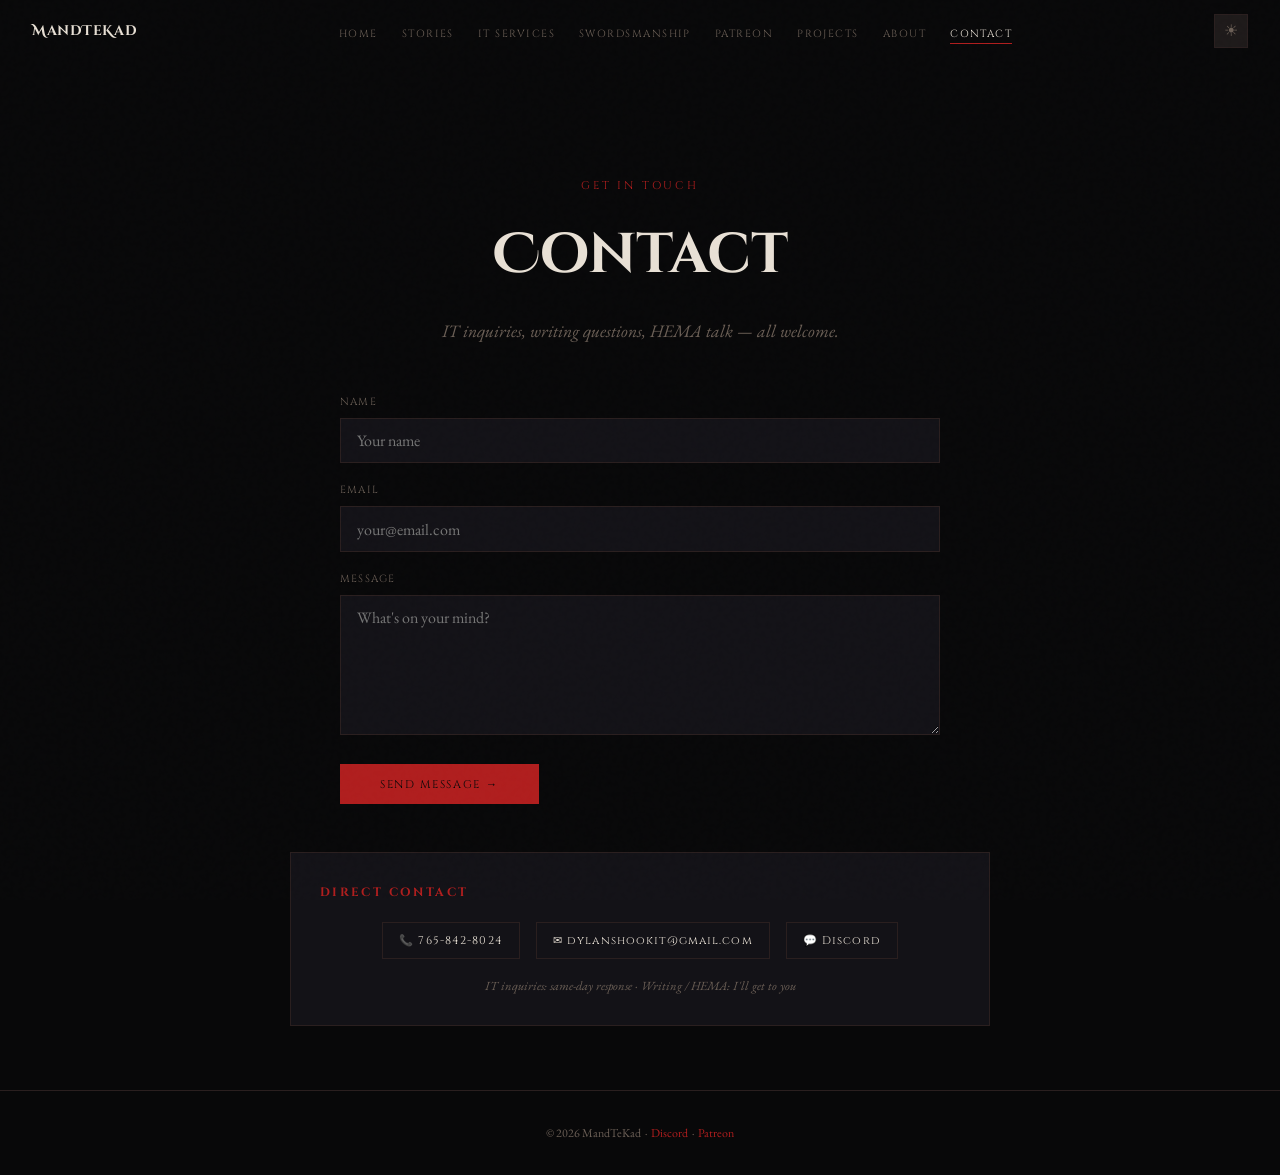
==== contact.html @ 413640d4 "Add files via upload" ====
<!DOCTYPE html>
<html lang="en" data-theme="dark">
<head>
  <meta charset="UTF-8"/>
  <meta http-equiv="Cache-Control" content="no-cache, no-store, must-revalidate"/>
  <meta name="viewport" content="width=device-width,initial-scale=1"/>
  <title>Contact — MandTeKad</title>
  <meta name="description" content="MandTeKad — Author, IT Specialist, Swordsman."/>
  <link rel="preconnect" href="https://fonts.googleapis.com"/>
  <link rel="stylesheet" href="https://fonts.googleapis.com/css2?family=Cinzel+Decorative:wght@400;700&family=Cinzel:wght@400;600;700&family=EB+Garamond:ital,wght@0,400;0,600;1,400&display=swap"/>
  <link rel="icon" type="image/png" href="favicon.png"/>
  <link rel="stylesheet" href="style.css"/>
  
</head>
<body>
<nav id="nav">
  <a href="index.html" class="nav-brand">MandTeKad</a>
  <ul class="nav-links">
      <li><a href="index.html">Home</a></li>
      <li><a href="stories.html">Stories</a></li>
      <li><a href="it-services.html">IT Services</a></li>
      <li><a href="swordsmanship.html">Swordsmanship</a></li>
      <li><a href="patreon.html">Patreon</a></li>
      <li><a href="projects.html">Projects</a></li>
      <li><a href="about.html">About</a></li>
      <li><a href="contact.html">Contact</a></li>
  </ul>
  <button class="theme-toggle" id="themeBtn" aria-label="Toggle light/dark">☀</button>
  <button class="hamburger" id="hamburger" aria-label="Open menu">
    <span></span><span></span><span></span>
  </button>
</nav>


<!-- LIGHTBOX -->
<div class="lb-overlay" id="lightbox" onclick="closeLightbox()">
  <span class="lb-close" onclick="closeLightbox()">✕</span>
  <img id="lb-img" src="" alt=""/>
</div>
<main>

<div class="wrap" style="padding-top:6rem;max-width:700px;">
  <div class="page-hero">
    <span class="pg-tag">Get in Touch</span>
    <h1>Contact</h1>
    <p class="sub">IT inquiries, writing questions, HEMA talk — all welcome.</p>
  </div>

  <div class="contact-form reveal">
    <form id="contactForm">
      <div class="form-group">
        <label for="contactName">Name</label>
        <input type="text" id="contactName" placeholder="Your name" required/>
      </div>
      <div class="form-group">
        <label for="contactEmail">Email</label>
        <input type="email" id="contactEmail" placeholder="your@email.com" required/>
      </div>
      <div class="form-group">
        <label for="contactMsg">Message</label>
        <textarea id="contactMsg" placeholder="What's on your mind?" required></textarea>
      </div>
      <button type="submit" class="form-submit">Send Message →</button>
      <p id="contactStatus" style="margin-top:.8rem;font-size:.85rem;color:var(--muted);"></p>
    </form>
  </div>

  <div class="reveal" style="margin-top:3rem;background:var(--surf);border:1px solid var(--bord);padding:1.8rem;">
    <h2 style="font-family:'Cinzel',serif;font-size:.75rem;letter-spacing:.2em;text-transform:uppercase;color:var(--acc);margin-bottom:1.2rem;">Direct Contact</h2>
    <div class="contact-row">
      <a href="tel:7658428024" class="contact-chip">📞 765-842-8024</a>
      <a href="mailto:dylanshookit@gmail.com" class="contact-chip">✉ dylanshookit@gmail.com</a>
      <a href="https://discord.gg/KcZNQ9HSZW" target="_blank" class="contact-chip">💬 Discord</a>
    </div>
    <p style="text-align:center;font-size:.78rem;color:var(--muted);margin-top:1rem;font-style:italic;">IT inquiries: same-day response · Writing / HEMA: I'll get to you</p>
  </div>
</div>

</main>
<footer style="text-align:center;padding:2rem 1rem;font-size:.75rem;color:var(--muted);border-top:1px solid var(--bord);margin-top:4rem;">
  <p>© 2026 MandTeKad &nbsp;·&nbsp; <a href="https://discord.gg/KcZNQ9HSZW" target="_blank" style="color:var(--acc);text-decoration:none;">Discord</a> &nbsp;·&nbsp; <a href="https://www.patreon.com/MandTeKad" target="_blank" style="color:var(--acc);text-decoration:none;">Patreon</a></p>
</footer>
<script src="https://cdn.jsdelivr.net/npm/@emailjs/browser@4/dist/email.min.js"></script>
<script src="script.js"></script>
</body>
</html>
---- style.css ----
/* ═══════════════════════════════════
   THEME TOKENS
═══════════════════════════════════ */
[data-theme="dark"] {
  --bg:      #080809;
  --bg2:     #0e0d10;
  --surf:    #131217;
  --bord:    #2a1f1f;
  --acc:     #b01e1e;
  --acc2:    #d42a2a;
  --ember:   #e8541a;
  --ash:     #c8bdb0;
  --pale:    #e8e0d5;
  --muted:   #6b5f56;
  --gold:    #9a7235;
  --tog-bg:  #1e1a1a;
  --tog-ico: "☀";
}
[data-theme="light"] {
  --bg:      #faf8f5;
  --bg2:     #f2ede6;
  --surf:    #ffffff;
  --bord:    #d4c8bc;
  --acc:     #6d28d9;
  --acc2:    #7c3aed;
  --ember:   #7c3aed;
  --ash:     #3d2f28;
  --pale:    #1a0f08;
  --muted:   #7a6860;
  --gold:    #92660a;
  --tog-bg:  #ede8e2;
  --tog-ico: "☽";
}

/* ═══════════════════════════════════
   RESET & BASE
═══════════════════════════════════ */
*,*::before,*::after{box-sizing:border-box;margin:0;padding:0;}
html{scroll-behavior:smooth;-webkit-text-size-adjust:100%;}
body{
  background:var(--bg);color:var(--ash);
  font-family:'EB Garamond',Georgia,serif;
  font-size:clamp(16px,2.2vw,18px);
  line-height:1.7;overflow-x:hidden;
  transition:background .3s,color .3s;
}
body::before{
  content:'';position:fixed;inset:0;pointer-events:none;z-index:999;opacity:.4;
  background-image:url("data:image/svg+xml,%3Csvg viewBox='0 0 200 200' xmlns='http://www.w3.org/2000/svg'%3E%3Cfilter id='n'%3E%3CfeTurbulence type='fractalNoise' baseFrequency='0.85' numOctaves='4' stitchTiles='stitch'/%3E%3C/filter%3E%3Crect width='100%25' height='100%25' filter='url(%23n)' opacity='0.035'/%3E%3C/svg%3E");
}
img{max-width:100%;height:auto;display:block;}
a{color:inherit;text-decoration:none;}

/* ═══════════════════════════════════
   NAV
═══════════════════════════════════ */
nav{
  position:fixed;top:0;left:0;right:0;z-index:900;
  display:flex;align-items:center;justify-content:space-between;
  padding:.9rem 2rem;
  background:transparent;
  transition:background .3s,border-color .3s,backdrop-filter .3s;
}
nav.scrolled{
  background:color-mix(in srgb,var(--bg) 96%,transparent);
  backdrop-filter:blur(16px);
  border-bottom:1px solid var(--bord);
}
.nav-brand{
  font-family:'Cinzel Decorative',serif;font-size:.9rem;font-weight:700;
  color:var(--pale);letter-spacing:.04em;flex-shrink:0;
}
.nav-right{display:flex;align-items:center;gap:1.5rem;}
.nav-links{display:flex;gap:1.5rem;list-style:none;align-items:center;}
.nav-links a{
  font-family:'Cinzel',serif;font-size:.65rem;letter-spacing:.14em;
  text-transform:uppercase;color:var(--muted);transition:color .2s;
  white-space:nowrap;
}
.nav-links a:hover{color:var(--pale);}
.nav-disc{
  font-family:'Cinzel',serif;font-size:.62rem;letter-spacing:.12em;
  text-transform:uppercase;color:var(--pale)!important;
  background:var(--acc);padding:.3rem .8rem;transition:background .2s;
  white-space:nowrap;
}
.nav-disc:hover{background:var(--acc2)!important;}

/* Theme toggle */
.theme-toggle{
  background:var(--tog-bg);border:1px solid var(--bord);
  color:var(--muted);cursor:pointer;
  font-size:1rem;line-height:1;
  width:34px;height:34px;
  display:flex;align-items:center;justify-content:center;
  transition:border-color .2s,color .2s;flex-shrink:0;
  border-radius:0;
}
.theme-toggle:hover{border-color:var(--acc);color:var(--pale);}

/* Hamburger */
.hamburger{
  display:none;flex-direction:column;gap:5px;
  cursor:pointer;padding:6px;background:none;border:none;
  flex-shrink:0;
}
.hamburger span{
  display:block;width:22px;height:2px;background:var(--pale);
  transition:transform .25s,opacity .25s;
  transform-origin:center;
}
.hamburger.open span:nth-child(1){transform:translateY(7px) rotate(45deg);}
.hamburger.open span:nth-child(2){opacity:0;}
.hamburger.open span:nth-child(3){transform:translateY(-7px) rotate(-45deg);}

/* Mobile nav drawer */
.mobile-nav{
  display:none;position:fixed;top:0;left:0;right:0;bottom:0;
  z-index:850;
  background:color-mix(in srgb,var(--bg) 97%,transparent);
  backdrop-filter:blur(20px);
  flex-direction:column;align-items:center;justify-content:center;
  gap:2rem;opacity:0;pointer-events:none;
  transition:opacity .25s;
}
.mobile-nav.open{display:flex;opacity:1;pointer-events:all;}
.mobile-nav a{
  font-family:'Cinzel',serif;font-size:1.1rem;letter-spacing:.2em;
  text-transform:uppercase;color:var(--ash);
  padding:.6rem 0;border-bottom:1px solid var(--bord);width:200px;text-align:center;
  transition:color .2s,border-color .2s;
}
.mobile-nav a:hover{color:var(--acc);}
.mobile-nav .mob-disc{
  background:var(--acc);color:var(--pale);border:none;
  padding:.7rem 2rem;margin-top:.5rem;
}

/* ═══════════════════════════════════
   HERO
═══════════════════════════════════ */
.hero{
  position:relative;min-height:100svh;
  display:flex;flex-direction:column;
  justify-content:center;align-items:center;
  text-align:center;padding:5rem 1.5rem 3rem;overflow:hidden;
}
.hero-bg{
  position:absolute;inset:0;
  background:
    radial-gradient(ellipse 60% 50% at 50% 60%,color-mix(in srgb,var(--acc) 14%,transparent) 0%,transparent 70%),
    radial-gradient(ellipse 80% 35% at 50% 100%,color-mix(in srgb,var(--acc) 8%,transparent) 0%,transparent 60%);
  transition:background .3s;
}
[data-theme="dark"] .hero-bg{
  background:
    radial-gradient(ellipse 60% 50% at 50% 60%,rgba(176,30,30,.14),transparent 70%),
    radial-gradient(ellipse 80% 35% at 50% 100%,rgba(176,30,30,.08),transparent 60%),
    linear-gradient(180deg,#030304,#080809 40%,#090608);
}
.hero-line{position:absolute;bottom:0;left:0;right:0;height:1px;background:linear-gradient(90deg,transparent,var(--acc),transparent);opacity:.6;}

/* Embers — both modes, color follows theme */
:root{--ember-glow: rgba(232,84,26,.55);}
[data-theme="light"]{--ember-glow: rgba(109,40,217,.45);}
.embers{position:absolute;inset:0;overflow:hidden;pointer-events:none;}
.ember{position:absolute;bottom:-10px;border-radius:50%;background:var(--ember);box-shadow:0 0 6px 2px var(--ember-glow);animation:rise linear infinite;opacity:0;}
@keyframes rise{0%{transform:translateY(0) translateX(0) scale(1);opacity:0}10%{opacity:1}50%{transform:translateY(-45vh) translateX(18px) scale(.75)}90%{opacity:.35}100%{transform:translateY(-95vh) translateX(-8px) scale(.15);opacity:0}}
/* secondary embers use accent2 in both modes */
.e3,.e7{background:var(--acc2);}
.e1{left:8%;width:2px;height:2px;animation-duration:9s;animation-delay:0s}
.e2{left:22%;width:3px;height:3px;animation-duration:12s;animation-delay:2s}
.e3{left:38%;width:2px;height:2px;animation-duration:8s;animation-delay:1s}
.e4{left:52%;width:3px;height:3px;animation-duration:14s;animation-delay:3.5s}
.e5{left:68%;width:4px;height:4px;animation-duration:7s;animation-delay:.5s}
.e6{left:78%;width:2px;height:2px;animation-duration:11s;animation-delay:4s}
.e7{left:14%;width:2px;height:2px;animation-duration:13s;animation-delay:6s}
.e8{left:88%;width:3px;height:3px;animation-duration:9s;animation-delay:2.5s}
.e9{left:58%;width:2px;height:2px;animation-duration:15s;animation-delay:1.5s}
.e10{left:33%;width:3px;height:3px;animation-duration:8.5s;animation-delay:5s}

.hero-content{position:relative;z-index:2;animation:fadeUp 1.1s ease both;width:100%;max-width:700px;}
@keyframes fadeUp{from{opacity:0;transform:translateY(28px)}to{opacity:1;transform:translateY(0)}}
.eyebrow{font-family:'Cinzel',serif;font-size:.65rem;letter-spacing:.55em;color:var(--acc);text-transform:uppercase;margin-bottom:1.2rem;display:block;}
.hero-name{
  font-family:'Cinzel Decorative',serif;
  font-size:clamp(2rem,5.5vw,5.5rem);
  font-weight:900;color:var(--pale);line-height:1.04;
  text-shadow:0 0 80px color-mix(in srgb,var(--acc) 40%,transparent),0 3px 6px rgba(0,0,0,.5);
  margin-bottom:.25em;white-space:nowrap;
}
.hero-name em{color:var(--acc2);font-style:normal;}
.tagline{
  font-family:'Cinzel',serif;
  font-size:clamp(.72rem,1.8vw,1rem);
  letter-spacing:.25em;text-transform:uppercase;color:var(--gold);margin-bottom:1.3rem;
}
.divider{display:flex;align-items:center;justify-content:center;gap:1rem;margin:1rem auto 1.5rem;color:var(--acc);}
.divider::before,.divider::after{content:'';flex:1;max-width:80px;height:1px;}
.divider::before{background:linear-gradient(90deg,transparent,var(--acc));}
.divider::after{background:linear-gradient(90deg,var(--acc),transparent);}
.hero-sub{font-style:italic;font-size:clamp(.9rem,2vw,1.15rem);color:var(--muted);max-width:480px;margin:0 auto 2.2rem;}

.stats-row{display:flex;gap:clamp(1.2rem,4vw,2.5rem);justify-content:center;flex-wrap:wrap;margin-bottom:2.5rem;animation:fadeUp 1.1s ease .3s both;}
.stat{text-align:center;min-width:70px;}
.stat-n{font-family:'Cinzel',serif;font-size:clamp(1.4rem,4vw,1.9rem);font-weight:900;color:var(--pale);line-height:1;}
.stat-l{font-size:.6rem;letter-spacing:.2em;text-transform:uppercase;color:var(--muted);margin-top:.25rem;}
.ctas{display:flex;gap:.8rem;justify-content:center;flex-wrap:wrap;animation:fadeUp 1.1s ease .5s both;}
.btn{
  display:inline-block;padding:.75rem 1.7rem;
  font-family:'Cinzel',serif;font-size:.7rem;font-weight:600;
  letter-spacing:.13em;text-transform:uppercase;
  transition:all .22s ease;cursor:pointer;border:none;
  min-height:44px;display:inline-flex;align-items:center;
}
.btn-r{background:var(--acc);color:var(--bg);box-shadow:0 0 24px color-mix(in srgb,var(--acc) 38%,transparent);}
.btn-r:hover{background:var(--acc2);box-shadow:0 0 44px color-mix(in srgb,var(--acc) 55%,transparent);transform:translateY(-2px);}
.btn-o{background:transparent;color:var(--ash);border:1px solid var(--bord);}
.btn-o:hover{border-color:var(--acc);color:var(--pale);transform:translateY(-2px);}
.scroll-cue{position:absolute;bottom:1.5rem;left:50%;transform:translateX(-50%);display:flex;flex-direction:column;align-items:center;gap:.4rem;color:var(--muted);font-size:.6rem;letter-spacing:.2em;text-transform:uppercase;animation:breathe 2.2s ease infinite;}
@keyframes breathe{0%,100%{opacity:.3}50%{opacity:.8}}
.scroll-cue::after{content:'';width:1px;height:32px;background:linear-gradient(to bottom,var(--acc),transparent);}

/* ═══════════════════════════════════
   SECTIONS
═══════════════════════════════════ */
section{padding:clamp(3rem,8vw,5.5rem) 1.5rem;}
.wrap{max-width:1100px;margin:0 auto;}
.sec-head{text-align:center;margin-bottom:clamp(2rem,5vw,3.5rem);}
.sec-tag{font-family:'Cinzel',serif;font-size:.62rem;letter-spacing:.42em;text-transform:uppercase;color:var(--acc);margin-bottom:.8rem;display:block;}
.sec-title{font-family:'Cinzel',serif;font-size:clamp(1.5rem,4vw,2.5rem);font-weight:900;color:var(--pale);margin-bottom:.8rem;}
.sec-sub{font-style:italic;color:var(--muted);max-width:500px;margin:0 auto;font-size:.95rem;}

/* ═══════════════════════════════════
   STORIES
═══════════════════════════════════ */
#stories{background:var(--bg2);}
#stories::before{content:'';display:block;height:1px;background:linear-gradient(90deg,transparent,var(--bord),transparent);}

.live-badge{display:flex;align-items:center;justify-content:center;gap:.4rem;font-family:'Cinzel',serif;font-size:.55rem;letter-spacing:.15em;text-transform:uppercase;color:var(--muted);margin-bottom:1.5rem;}
.live-dot{width:6px;height:6px;border-radius:50%;background:var(--acc);animation:blink 2s ease infinite;flex-shrink:0;}
@keyframes blink{0%,100%{opacity:1}50%{opacity:.25}}

/* Featured stories */
.featured{display:grid;grid-template-columns:200px 1fr;border:1px solid var(--bord);margin-bottom:1.8rem;transition:border-color .25s;overflow:hidden;}
.featured:hover{border-color:var(--acc);}
.f-vis{background:var(--surf);display:flex;flex-direction:column;align-items:center;justify-content:center;gap:.7rem;padding:2rem 1.5rem;text-align:center;position:relative;overflow:hidden;}
.f-vis::after{content:'';position:absolute;inset:0;background:linear-gradient(135deg,color-mix(in srgb,var(--acc) 7%,transparent),transparent 65%);pointer-events:none;}
.f-icon{font-size:2.8rem;filter:drop-shadow(0 0 12px color-mix(in srgb,var(--acc) 50%,transparent));transition:transform .28s;}
.featured:hover .f-icon{transform:scale(1.07);}
.f-fandom{font-family:'Cinzel',serif;font-size:.54rem;letter-spacing:.25em;text-transform:uppercase;color:var(--acc);}
.f-num{font-family:'Cinzel',serif;font-size:4rem;font-weight:900;color:color-mix(in srgb,var(--acc) 8%,transparent);position:absolute;bottom:-.8rem;right:.8rem;line-height:1;pointer-events:none;}
.f-body{padding:1.8rem 2rem;background:var(--surf);border-left:1px solid var(--bord);display:flex;flex-direction:column;gap:.85rem;}
.f-title{font-family:'Cinzel',serif;font-size:clamp(1.1rem,3vw,1.4rem);font-weight:900;color:var(--pale);line-height:1.2;}
.f-tl{font-style:italic;color:var(--acc);font-size:.88rem;}
.f-desc{color:var(--ash);font-size:.88rem;line-height:1.75;}
.f-meta{display:flex;gap:1rem;flex-wrap:wrap;padding-top:.85rem;border-top:1px solid var(--bord);}
.mi{font-family:'Cinzel',serif;font-size:.54rem;letter-spacing:.1em;text-transform:uppercase;color:var(--muted);}
.mi strong{color:var(--ash);display:block;font-size:.78rem;margin-top:.1rem;}
.mi.live strong{color:var(--acc);}
.plats{display:flex;gap:.3rem;flex-wrap:wrap;margin-top:.5rem;}
.pl{font-family:'Cinzel',serif;font-size:.54rem;letter-spacing:.08em;text-transform:uppercase;color:var(--muted);border:1px solid var(--bord);padding:.22rem .58rem;transition:all .18s;white-space:nowrap;min-height:28px;display:inline-flex;align-items:center;}
.pl:hover{color:var(--pale);border-color:var(--acc);background:color-mix(in srgb,var(--acc) 8%,transparent);}

/* Story card grid */
.grid{display:grid;grid-template-columns:repeat(auto-fit,minmax(min(100%,280px),1fr));gap:1.2rem;margin-top:2rem;}
.card{background:var(--surf);border:1px solid var(--bord);padding:1.5rem;transition:border-color .25s,transform .25s;position:relative;overflow:hidden;}
.card::before{content:'';position:absolute;top:0;left:0;width:3px;height:100%;background:var(--acc);transform:scaleY(0);transition:transform .25s;transform-origin:bottom;}
.card:hover{border-color:var(--acc);transform:translateY(-3px);}
.card:hover::before{transform:scaleY(1);}
.c-fandom{font-family:'Cinzel',serif;font-size:.52rem;letter-spacing:.28em;text-transform:uppercase;color:var(--acc);margin-bottom:.5rem;}
.c-title{font-family:'Cinzel',serif;font-size:.95rem;font-weight:700;color:var(--pale);margin-bottom:.4rem;line-height:1.3;}
.c-tl{font-style:italic;font-size:.82rem;color:var(--acc);margin-bottom:.5rem;}
.c-desc{font-size:.82rem;color:var(--muted);line-height:1.65;margin-bottom:.8rem;}

.c-icon{display:flex;justify-content:center;margin-bottom:.5rem;}
.c-icon svg{filter:drop-shadow(0 0 6px color-mix(in srgb,var(--acc) 30%,transparent));}
.c-meta{font-family:'Cinzel',serif;font-size:.52rem;color:var(--muted);letter-spacing:.08em;text-transform:uppercase;margin-bottom:.6rem;}

/* ═══════════════════════════════════
   ART
═══════════════════════════════════ */
#art{background:var(--bg);}
.art-grid{display:grid;grid-template-columns:repeat(auto-fit,minmax(min(100%,250px),1fr));gap:1.4rem;}
.art-card{background:var(--surf);border:1px solid var(--bord);overflow:hidden;transition:border-color .25s,transform .25s;}
.art-card:hover{border-color:var(--acc);transform:translateY(-3px);}
.art-tag{position:absolute;bottom:.7rem;left:.7rem;font-family:'Cinzel',serif;font-size:.5rem;letter-spacing:.12em;text-transform:uppercase;color:var(--acc);background:color-mix(in srgb,var(--bg) 80%,transparent);border:1px solid var(--bord);padding:.2rem .5rem;pointer-events:none;}
.art-preview{height:clamp(160px,25vw,210px);background:color-mix(in srgb,var(--bg) 80%,var(--acc) 20%);display:flex;align-items:center;justify-content:center;position:relative;overflow:hidden;}
.art-placeholder{font-size:2.5rem;opacity:.25;}
.art-lock{position:absolute;inset:0;background:rgba(8,8,9,.6);backdrop-filter:blur(3px);display:flex;flex-direction:column;align-items:center;justify-content:center;gap:.5rem;}
.art-lock-icon{font-size:1.3rem;color:var(--acc);}
.art-lock-tier{font-family:'Cinzel',serif;font-size:.54rem;letter-spacing:.18em;text-transform:uppercase;color:var(--gold);}
.art-lock-cta{font-family:'Cinzel',serif;font-size:.5rem;letter-spacing:.1em;text-transform:uppercase;color:var(--muted);}
.art-info{padding:1.1rem 1.3rem;}
.art-title{font-family:'Cinzel',serif;font-size:.85rem;font-weight:700;color:var(--pale);margin-bottom:.3rem;}
.art-sub{font-size:.78rem;color:var(--muted);font-style:italic;}

/* ═══════════════════════════════════
   PATREON
═══════════════════════════════════ */
#patreon{background:var(--bg2);position:relative;overflow:hidden;}
#patreon::before{content:'';position:absolute;inset:0;background:radial-gradient(ellipse 65% 55% at 50% 50%,color-mix(in srgb,var(--acc) 7%,transparent),transparent 70%);pointer-events:none;}
.p-inner{position:relative;z-index:2;}

.welcome-box{
  max-width:660px;margin:0 auto 3rem;
  background:var(--surf);border:1px solid var(--bord);border-left:3px solid var(--acc);
  padding:1.8rem 2rem;font-style:italic;color:var(--ash);font-size:.92rem;line-height:1.85;
  position:relative;
}
.welcome-box::before{content:'\275D';font-family:'Cinzel',serif;font-size:2.5rem;color:var(--acc);opacity:.2;position:absolute;top:.4rem;left:.8rem;line-height:1;}

.tiers{display:grid;grid-template-columns:repeat(auto-fit,minmax(min(100%,180px),1fr));gap:1.1rem;margin-bottom:2.5rem;}
.tier{background:var(--surf);border:1px solid var(--bord);padding:1.5rem;transition:border-color .25s,transform .25s;position:relative;}
.tier:hover{border-color:var(--acc);transform:translateY(-2px);}
.tier.hl{border-color:var(--gold);box-shadow:0 0 20px color-mix(in srgb,var(--gold) 12%,transparent);}
.tier.hl::after{content:'Popular';position:absolute;top:-.55rem;right:.9rem;font-family:'Cinzel',serif;font-size:.48rem;letter-spacing:.14em;text-transform:uppercase;color:var(--bg);background:var(--gold);padding:.18rem .55rem;}
.t-price{font-family:'Cinzel',serif;font-size:clamp(1.3rem,3vw,1.7rem);font-weight:900;color:var(--pale);line-height:1;}
.t-per{font-size:.68rem;color:var(--muted);font-style:italic;}
.t-name{font-family:'Cinzel',serif;font-size:.58rem;letter-spacing:.18em;text-transform:uppercase;color:var(--acc);margin:.45rem 0 .28rem;}
.t-quote{font-style:italic;font-size:.75rem;color:var(--muted);margin-bottom:.9rem;line-height:1.5;border-bottom:1px solid var(--bord);padding-bottom:.75rem;}
.t-perks{list-style:none;font-size:.8rem;color:var(--ash);line-height:2;}
.t-perks li::before{content:'— ';color:var(--acc);}
.t-members{font-family:'Cinzel',serif;font-size:.52rem;letter-spacing:.14em;text-transform:uppercase;color:var(--muted);margin-top:.85rem;}

.tier-war{grid-column:1/-1;background:linear-gradient(135deg,color-mix(in srgb,var(--bg) 90%,var(--gold) 10%),var(--surf));border-color:var(--gold);}
.war-seats{display:flex;gap:.35rem;margin:.75rem 0;flex-wrap:wrap;}
.seat{width:16px;height:16px;border:1px solid var(--bord);background:var(--surf);}
.seat.taken{background:var(--acc);border-color:var(--acc);}

/* ═══════════════════════════════════
   SUBSCRIBE
═══════════════════════════════════ */
#subscribe{background:var(--surf);border-top:1px solid var(--bord);border-bottom:1px solid var(--bord);}
.sub-inner{max-width:520px;margin:0 auto;text-align:center;}
.sub-form{display:flex;margin:1.8rem auto 0;border:1px solid var(--bord);overflow:hidden;}
.sub-form input{
  flex:1;min-width:0;background:transparent;border:none;
  padding:.9rem 1.2rem;color:var(--pale);
  font-family:'EB Garamond',serif;font-size:.95rem;outline:none;
}
.sub-form input::placeholder{color:var(--muted);font-style:italic;}
.sub-form button{
  background:var(--acc);color:var(--bg);border:none;
  padding:.9rem 1.4rem;font-family:'Cinzel',serif;
  font-size:.6rem;letter-spacing:.12em;text-transform:uppercase;
  cursor:pointer;transition:background .2s;white-space:nowrap;
  min-height:44px;
}
.sub-form button:hover{background:var(--acc2);}
.sub-note{font-size:.74rem;color:var(--muted);font-style:italic;margin-top:.65rem;}
.sub-setup{font-family:'Cinzel',serif;font-size:.55rem;letter-spacing:.1em;text-transform:uppercase;color:var(--bord);margin-top:.4rem;}

/* ═══════════════════════════════════
   ABOUT
═══════════════════════════════════ */
#about .about-g{display:grid;grid-template-columns:1fr 1fr;gap:clamp(2rem,5vw,4.5rem);align-items:start;}
.about-text h3{font-family:'Cinzel',serif;font-size:clamp(1.1rem,3vw,1.3rem);color:var(--pale);margin-bottom:1rem;}
.about-text p{color:var(--muted);margin-bottom:.85rem;font-size:.9rem;}
.disc-cta{display:inline-flex;align-items:center;gap:.55rem;margin-top:1rem;background:var(--surf);border:1px solid var(--bord);padding:.75rem 1.3rem;transition:border-color .2s;font-family:'Cinzel',serif;font-size:.64rem;letter-spacing:.1em;text-transform:uppercase;color:var(--pale);min-height:44px;}
.disc-cta:hover{border-color:var(--acc);}
.plat-stack{display:flex;flex-direction:column;gap:.8rem;}
.plat-item{display:flex;align-items:center;gap:.9rem;background:var(--surf);border:1px solid var(--bord);padding:.85rem 1.3rem;transition:border-color .2s,transform .2s;min-height:52px;}
.plat-item:hover{border-color:var(--acc);transform:translateX(4px);}
.pi-icon{font-size:1.2rem;width:1.6rem;text-align:center;flex-shrink:0;}
.pi-name{font-family:'Cinzel',serif;font-size:.64rem;letter-spacing:.09em;text-transform:uppercase;color:var(--pale);display:block;}
.pi-sub{font-size:.74rem;color:var(--muted);font-style:italic;}

/* ═══════════════════════════════════
   FOOTER
═══════════════════════════════════ */
footer{padding:2.2rem 1.5rem;text-align:center;border-top:1px solid var(--bord);}
.f-brand{font-family:'Cinzel Decorative',serif;font-size:1.05rem;color:var(--pale);margin-bottom:.25rem;}
.f-tag{font-family:'Cinzel',serif;font-size:.6rem;letter-spacing:.25em;text-transform:uppercase;color:var(--acc);margin-bottom:.45rem;}
.f-sub{font-size:.74rem;color:var(--muted);font-style:italic;}



.t-join{display:inline-block;margin-top:.8rem;font-family:'Cinzel',serif;font-size:.65rem;letter-spacing:.12em;text-transform:uppercase;color:var(--bg);background:var(--acc);padding:.45rem 1rem;text-decoration:none;transition:background .2s;}
.t-join:hover{background:#8b1515;}



/* ═══ CHAPTER SALES CALLOUT ═══ */
.sales-callout{background:color-mix(in srgb,var(--acc) 8%,var(--surf));border:1px solid color-mix(in srgb,var(--acc) 40%,transparent);padding:1.2rem 1.5rem;margin-bottom:2rem;}
.sales-callout-inner{display:flex;align-items:center;gap:1.2rem;flex-wrap:wrap;}
.sales-ico{font-size:1.6rem;flex-shrink:0;}
.sales-callout-inner > div{flex:1;min-width:200px;}
.sales-title{font-family:'Cinzel',serif;font-size:.85rem;font-weight:700;color:var(--pale);margin-bottom:.3rem;letter-spacing:.05em;}
.sales-sub{font-size:.83rem;color:var(--muted);line-height:1.6;}
.sales-sub strong{color:var(--acc);}
.sales-btn{flex-shrink:0;font-family:'Cinzel',serif;font-size:.62rem;letter-spacing:.12em;text-transform:uppercase;color:var(--bg);background:var(--acc);padding:.5rem 1.1rem;text-decoration:none;white-space:nowrap;transition:background .2s;}
.sales-btn:hover{background:#8b1515;}


/* ═══ DRAGON EGG EASTER EGG ═══ */

#egg-label{position:fixed;bottom:1rem;left:4rem;font-family:'Cinzel',serif;font-size:1.1rem;letter-spacing:.08em;color:var(--acc);opacity:.75;pointer-events:none;white-space:nowrap;text-shadow:0 0 8px rgba(176,30,30,.5);}
#egg-btn:hover ~ #egg-label, #egg-label:hover{opacity:1;}

#egg-btn{position:fixed;bottom:1.4rem;left:1.4rem;width:2.8rem;height:3.2rem;cursor:pointer;z-index:8000;opacity:.55;transition:opacity .2s,transform .2s;user-select:none;}
#egg-btn:hover{opacity:1;transform:scale(1.1);}
#egg-btn svg{width:100%;height:100%;}
#egg-crack{position:fixed;inset:0;z-index:8500;pointer-events:none;display:none;}
#egg-crack canvas{position:absolute;inset:0;width:100%;height:100%;}
#dragon-canvas{position:fixed;inset:0;width:100%;height:100%;pointer-events:none;z-index:8001;display:none;}
#egg-hint{position:fixed;bottom:5rem;left:1rem;font-family:'Cinzel',serif;font-size:.6rem;letter-spacing:.1em;color:var(--acc);opacity:0;transition:opacity .4s;pointer-events:none;z-index:8002;}

/* ═══ ART CAROUSELS ═══ */
.carousel-wrap{position:relative;width:100%;overflow:hidden;background:#0a0a0a;border:1px solid var(--bord);}
.carousel-track{display:flex;transition:transform .4s cubic-bezier(.4,0,.2,1);will-change:transform;}
.carousel-slide{min-width:100%;position:relative;display:flex;align-items:center;justify-content:center;cursor:zoom-in;}
.carousel-slide img{max-height:520px;width:auto;max-width:100%;object-fit:contain;display:block;margin:0 auto;}
.carousel-btn{position:absolute;top:50%;transform:translateY(-50%);background:rgba(8,8,9,.75);border:1px solid var(--bord);color:var(--pale);width:2.6rem;height:2.6rem;display:flex;align-items:center;justify-content:center;cursor:pointer;font-size:1.1rem;z-index:2;transition:background .2s,border-color .2s;user-select:none;}
.carousel-btn:hover{background:var(--acc);border-color:var(--acc);}
.carousel-btn.prev{left:.6rem;}
.carousel-btn.next{right:.6rem;}
.carousel-dots{display:flex;justify-content:center;gap:.45rem;padding:.75rem 0 .5rem;}
.carousel-dot{width:.55rem;height:.55rem;border-radius:50%;background:var(--bord);cursor:pointer;transition:background .2s;}
.carousel-dot.active{background:var(--acc);}
.carousel-caption{text-align:center;padding:.5rem 1rem .9rem;font-size:1.6rem;color:var(--muted);font-style:italic;line-height:1.5;}
.art-story-block{margin-bottom:2.5rem;}
.art-story-block h3{font-family:'Cinzel',serif;font-size:.75rem;letter-spacing:.2em;text-transform:uppercase;color:var(--acc);margin:0 0 1rem;border-bottom:1px solid var(--bord);padding-bottom:.5rem;}

/* ═══ PROJECTS ═══ */
#projects{background:var(--bg);}
.proj-grid{display:grid;grid-template-columns:repeat(auto-fit,minmax(min(100%,320px),1fr));gap:1.5rem;}
.proj-card{background:var(--surf);border:1px solid var(--bord);overflow:hidden;transition:border-color .25s,transform .25s;text-decoration:none;display:block;}
.proj-card:hover{border-color:var(--acc);transform:translateY(-4px);}
.proj-preview{height:clamp(140px,18vw,200px);display:flex;align-items:center;justify-content:center;position:relative;overflow:hidden;}
.proj-preview-lore{background:linear-gradient(135deg,#0a0800,#1a1400);border-bottom:1px solid var(--bord);}
.proj-preview-hema{background:linear-gradient(135deg,#1a0d00 0%,#0d0800 100%);}
.proj-preview-cook{background:linear-gradient(135deg,#1a0e00,#2a1800);border-bottom:1px solid var(--bord);}
.proj-icon{font-size:3rem;opacity:.6;transition:opacity .25s,transform .25s;}
.proj-card:hover .proj-icon{opacity:.9;transform:scale(1.08);}
.proj-tag{position:absolute;top:.8rem;right:.8rem;font-family:'Cinzel',serif;font-size:.5rem;letter-spacing:.15em;text-transform:uppercase;color:var(--acc);background:color-mix(in srgb,var(--bg) 85%,transparent);border:1px solid var(--bord);padding:.2rem .55rem;}
.proj-body{padding:1.5rem 1.8rem;}
.proj-title{font-family:'Cinzel',serif;font-size:1.05rem;font-weight:700;color:var(--pale);margin-bottom:.5rem;line-height:1.3;}
.proj-desc{font-size:.88rem;color:var(--muted);line-height:1.7;margin-bottom:1rem;}
.proj-link{font-family:'Cinzel',serif;font-size:.6rem;letter-spacing:.15em;text-transform:uppercase;color:var(--acc);}

/* ═══ LIGHTBOX ═══ */
.lb-overlay{display:none;position:fixed;inset:0;background:rgba(0,0,0,.92);z-index:9999;align-items:center;justify-content:center;cursor:zoom-out;}
.lb-overlay.open{display:flex;}
.lb-overlay img{max-width:90vw;max-height:90vh;object-fit:contain;box-shadow:0 0 60px rgba(0,0,0,.8);}
.lb-close{position:fixed;top:1.2rem;right:1.5rem;font-size:2rem;color:#fff;cursor:pointer;opacity:.7;transition:opacity .2s;line-height:1;z-index:10000;}
.lb-close:hover{opacity:1;}
.art-card{cursor:zoom-in;}

/* ═══════════════════════════════════
   UTILS / ANIMATION
═══════════════════════════════════ */
.tc{text-align:center;}
.reveal{opacity:0;transform:translateY(18px);transition:opacity .5s ease,transform .5s ease;}
.revealed{opacity:1!important;transform:translateY(0)!important;}

/* ═══════════════════════════════════
   RESPONSIVE
═══════════════════════════════════ */
@media(max-width:900px){
  .nav-links{display:none;}
  .hamburger{display:flex;}
}
@media(max-width:700px){
  .featured{grid-template-columns:1fr;}
  .f-vis{flex-direction:row;min-height:auto;padding:1.3rem 1.5rem;gap:1rem;}
  .f-num{display:none;}
  .f-body{border-left:none;border-top:1px solid var(--bord);padding:1.3rem 1.5rem;}
  #about .about-g{grid-template-columns:1fr;}
  .tiers{grid-template-columns:1fr 1fr;}
  .tier-war{grid-column:1/-1;}
}
@media(max-width:480px){
  .hero-name{white-space:normal;font-size:clamp(2rem,11vw,3rem);}
}
@media(max-width:440px){
  .tiers{grid-template-columns:1fr;}
  .stats-row{gap:1rem;}
  .ctas{flex-direction:column;align-items:center;}
  .btn{width:100%;max-width:260px;justify-content:center;}
  .sub-form{flex-direction:column;}
  .sub-form input{border-bottom:1px solid var(--bord);}
  .sub-form button{width:100%;}
}

/* ═══ MULTI-PAGE NAV ═══ */
.nav-links a.active { color: var(--pale); border-bottom: 1px solid var(--acc); padding-bottom: 2px; }
.page-hero { padding: 5rem 0 3rem; text-align: center; }
.page-hero .pg-tag { font-family:'Cinzel',serif; font-size:.7rem; letter-spacing:.25em; text-transform:uppercase; color:var(--acc); display:block; margin-bottom:.8rem; }
.page-hero h1 { font-family:'Cinzel Decorative',serif; font-size:clamp(2rem,6vw,3.5rem); color:var(--pale); margin-bottom:.8rem; }
.page-hero .sub { font-size:1.1rem; color:var(--muted); font-style:italic; max-width:600px; margin:0 auto; }
/* IT Services page */
.it-grid { display:grid; grid-template-columns:repeat(auto-fit,minmax(min(100%,280px),1fr)); gap:1.2rem; margin:2rem 0; }
.it-card { background:var(--surf); border:1px solid var(--bord); padding:1.4rem; }
.it-card h3 { font-family:'Cinzel',serif; font-size:.8rem; letter-spacing:.12em; text-transform:uppercase; color:var(--acc); margin-bottom:.7rem; }
.it-list { list-style:none; }
.it-list li { padding:.3rem 0; border-bottom:1px solid var(--bord); font-size:.88rem; color:var(--ash); }
.it-list li::before { content:"—  "; color:var(--acc); }
.it-list li:last-child { border-bottom:none; }
.rate-box { background:var(--surf); border:2px solid var(--acc); padding:2rem; text-align:center; margin:2rem 0; }
.rate-box .rate-num { font-family:'Cinzel Decorative',serif; font-size:3rem; color:var(--acc); display:block; }
.rate-box .rate-sub { color:var(--muted); font-size:.88rem; margin-top:.3rem; }
.contact-row { display:flex; gap:1rem; flex-wrap:wrap; justify-content:center; margin:1rem 0; }
.contact-chip { background:var(--surf); border:1px solid var(--bord); padding:.5rem 1rem; font-family:'Cinzel',serif; font-size:.7rem; letter-spacing:.1em; color:var(--pale); text-decoration:none; transition:border-color .2s; }
.contact-chip:hover { border-color:var(--acc); }
/* Swordsmanship page */
.sword-specs { display:grid; grid-template-columns:repeat(auto-fit,minmax(min(100%,200px),1fr)); gap:1rem; margin:2rem 0; }
.spec-item { border-left:2px solid var(--acc); padding:.6rem 1rem; }
.spec-label { font-family:'Cinzel',serif; font-size:.6rem; letter-spacing:.15em; text-transform:uppercase; color:var(--muted); display:block; margin-bottom:.2rem; }
.spec-val { color:var(--pale); font-size:.95rem; }
.buy-block { text-align:center; padding:2.5rem; background:var(--surf); border:1px solid var(--bord); margin:2rem 0; }
.buy-price { font-family:'Cinzel Decorative',serif; font-size:2.5rem; color:var(--acc); display:block; margin-bottom:.5rem; }
.buy-btn { display:inline-block; font-family:'Cinzel',serif; font-size:.7rem; letter-spacing:.15em; text-transform:uppercase; color:var(--bg); background:var(--acc); padding:.8rem 2rem; text-decoration:none; margin-top:1rem; transition:background .2s; }
.buy-btn:hover { background:var(--acc2); }
.buy-note { font-size:.78rem; color:var(--muted); font-style:italic; margin-top:.8rem; }
/* Home cards */
.home-cards { display:grid; grid-template-columns:repeat(auto-fit,minmax(min(100%,280px),1fr)); gap:1.5rem; margin:3rem 0; }
.home-card { background:var(--surf); border:1px solid var(--bord); padding:1.8rem; text-decoration:none; display:block; transition:border-color .25s, transform .2s; }
.home-card:hover { border-color:var(--acc); transform:translateY(-3px); }
.home-card-tag { font-family:'Cinzel',serif; font-size:.6rem; letter-spacing:.18em; text-transform:uppercase; color:var(--acc); display:block; margin-bottom:.6rem; }
.home-card h3 { font-family:'Cinzel',serif; font-size:1.1rem; color:var(--pale); margin-bottom:.7rem; }
.home-card p { font-size:.88rem; color:var(--ash); line-height:1.65; margin-bottom:1rem; }
.home-card-link { font-family:'Cinzel',serif; font-size:.65rem; letter-spacing:.12em; text-transform:uppercase; color:var(--acc); }
/* Stats bar */
.stats-bar { display:flex; gap:2rem; flex-wrap:wrap; justify-content:center; padding:2rem 0; border-top:1px solid var(--bord); border-bottom:1px solid var(--bord); margin:2rem 0; }
.stat-item { text-align:center; }
.stat-num { font-family:'Cinzel Decorative',serif; font-size:1.8rem; color:var(--pale); display:block; }
.stat-lbl { font-family:'Cinzel',serif; font-size:.55rem; letter-spacing:.2em; text-transform:uppercase; color:var(--muted); }
/* Contact form */
.contact-form { max-width:600px; margin:0 auto; }
.form-group { margin-bottom:1.2rem; }
.form-group label { font-family:'Cinzel',serif; font-size:.65rem; letter-spacing:.12em; text-transform:uppercase; color:var(--muted); display:block; margin-bottom:.4rem; }
.form-group input, .form-group textarea { width:100%; background:var(--surf); border:1px solid var(--bord); color:var(--pale); padding:.7rem 1rem; font-family:'EB Garamond',serif; font-size:1rem; transition:border-color .2s; }
.form-group input:focus, .form-group textarea:focus { outline:none; border-color:var(--acc); }
.form-group textarea { min-height:140px; resize:vertical; }
.form-submit { font-family:'Cinzel',serif; font-size:.7rem; letter-spacing:.15em; text-transform:uppercase; color:var(--bg); background:var(--acc); border:none; padding:.8rem 2.5rem; cursor:pointer; transition:background .2s; }
.form-submit:hover { background:var(--acc2); }
/* About social links */
.social-links { display:flex; flex-wrap:wrap; gap:.75rem; margin-top:1.5rem; }
.social-link { font-family:'Cinzel',serif; font-size:.65rem; letter-spacing:.12em; text-transform:uppercase; color:var(--pale); border:1px solid var(--bord); padding:.45rem .9rem; text-decoration:none; transition:border-color .2s, color .2s; }
.social-link:hover { border-color:var(--acc); color:var(--acc); }
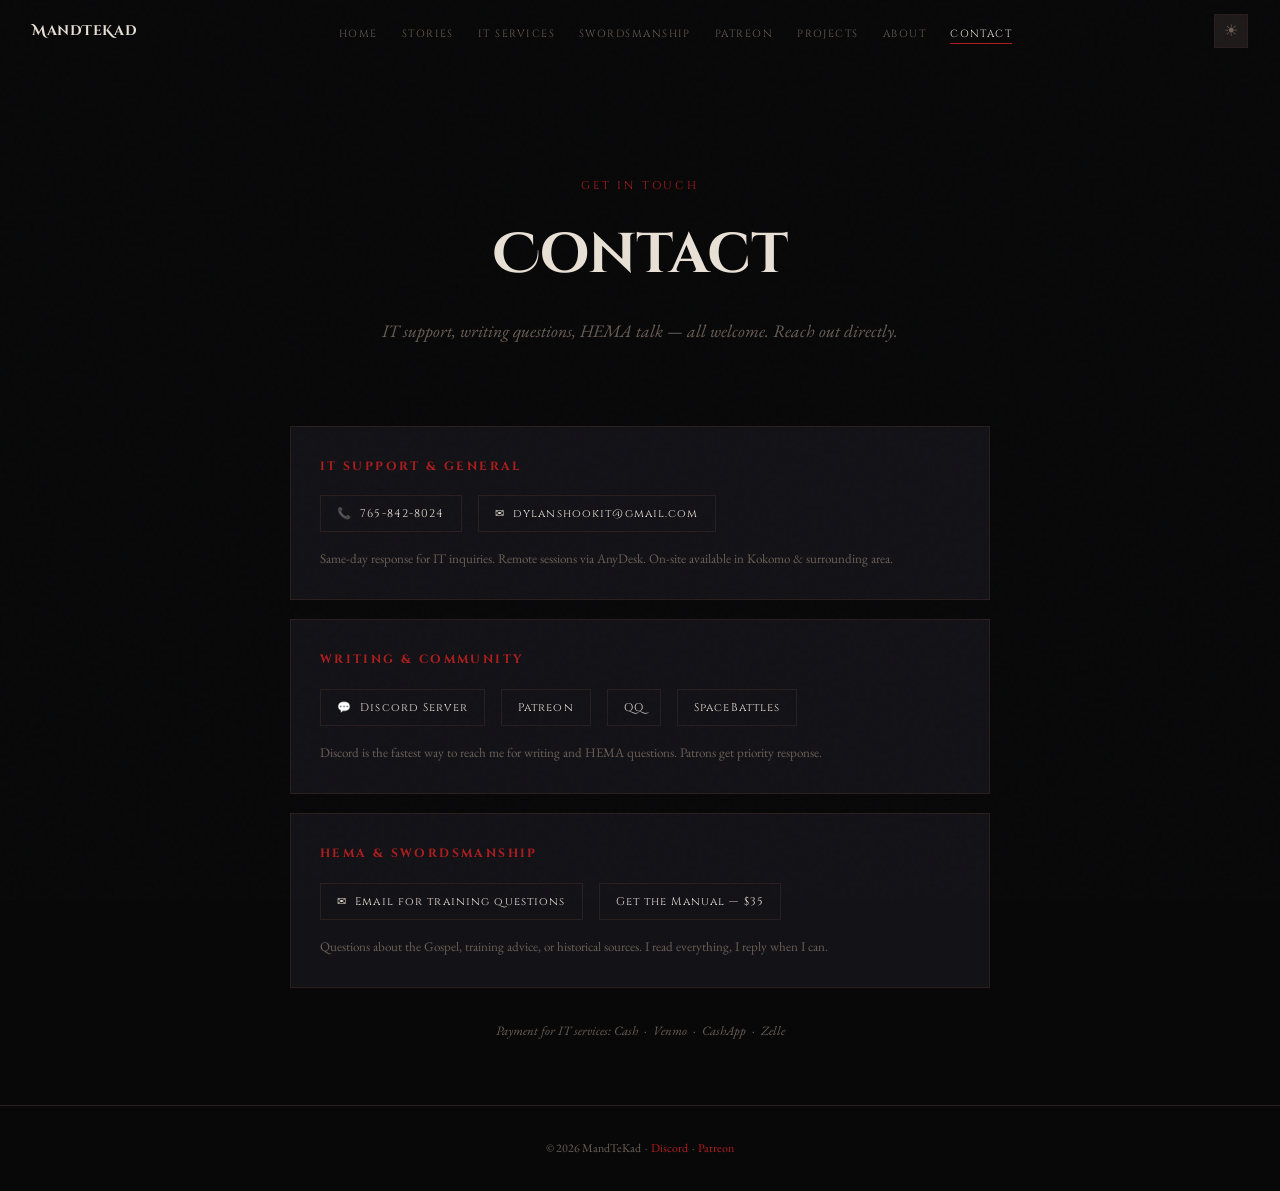
==== commit e722c8a9: "Add files via upload" ====
--- a/contact.html
+++ b/contact.html
@@ -5,12 +5,11 @@
   <meta http-equiv="Cache-Control" content="no-cache, no-store, must-revalidate"/>
   <meta name="viewport" content="width=device-width,initial-scale=1"/>
   <title>Contact — MandTeKad</title>
-  <meta name="description" content="MandTeKad — Author, IT Specialist, Swordsman."/>
+  <meta name="description" content="Contact MandTeKad — IT support, writing questions, HEMA inquiries."/>
   <link rel="preconnect" href="https://fonts.googleapis.com"/>
   <link rel="stylesheet" href="https://fonts.googleapis.com/css2?family=Cinzel+Decorative:wght@400;700&family=Cinzel:wght@400;600;700&family=EB+Garamond:ital,wght@0,400;0,600;1,400&display=swap"/>
   <link rel="icon" type="image/png" href="favicon.png"/>
   <link rel="stylesheet" href="style.css"/>
-  
 </head>
 <body>
 <nav id="nav">
@@ -25,62 +24,65 @@
       <li><a href="about.html">About</a></li>
       <li><a href="contact.html">Contact</a></li>
   </ul>
-  <button class="theme-toggle" id="themeBtn" aria-label="Toggle light/dark">☀</button>
+  <button class="theme-toggle" id="themeBtn" aria-label="Toggle light/dark">&#9728;</button>
   <button class="hamburger" id="hamburger" aria-label="Open menu">
     <span></span><span></span><span></span>
   </button>
 </nav>
 
+<main>
+<div class="wrap" style="padding-top:6rem;max-width:700px;">
 
-<!-- LIGHTBOX -->
-<div class="lb-overlay" id="lightbox" onclick="closeLightbox()">
-  <span class="lb-close" onclick="closeLightbox()">✕</span>
-  <img id="lb-img" src="" alt=""/>
-</div>
-<main>
-
-<div class="wrap" style="padding-top:6rem;max-width:700px;">
   <div class="page-hero">
     <span class="pg-tag">Get in Touch</span>
     <h1>Contact</h1>
-    <p class="sub">IT inquiries, writing questions, HEMA talk — all welcome.</p>
+    <p class="sub">IT support, writing questions, HEMA talk &mdash; all welcome. Reach out directly.</p>
   </div>
 
-  <div class="contact-form reveal">
-    <form id="contactForm">
-      <div class="form-group">
-        <label for="contactName">Name</label>
-        <input type="text" id="contactName" placeholder="Your name" required/>
+  <div style="display:grid;gap:1.2rem;margin:2rem 0;">
+
+    <div style="background:var(--surf);border:1px solid var(--bord);padding:1.8rem;">
+      <h2 style="font-family:'Cinzel',serif;font-size:.75rem;letter-spacing:.2em;text-transform:uppercase;color:var(--acc);margin-bottom:1.2rem;">IT Support &amp; General</h2>
+      <div class="contact-row" style="justify-content:flex-start;">
+        <a href="tel:7658428024" class="contact-chip">&#128222;&nbsp; 765-842-8024</a>
+        <a href="mailto:dylanshookit&#64;gmail.com" class="contact-chip">&#9993;&nbsp; dylanshookit&#64;gmail.com</a>
       </div>
-      <div class="form-group">
-        <label for="contactEmail">Email</label>
-        <input type="email" id="contactEmail" placeholder="your@email.com" required/>
+      <p style="font-size:.82rem;color:var(--muted);margin-top:1rem;">Same-day response for IT inquiries. Remote sessions via AnyDesk. On-site available in Kokomo &amp; surrounding area.</p>
+    </div>
+
+    <div style="background:var(--surf);border:1px solid var(--bord);padding:1.8rem;">
+      <h2 style="font-family:'Cinzel',serif;font-size:.75rem;letter-spacing:.2em;text-transform:uppercase;color:var(--acc);margin-bottom:1.2rem;">Writing &amp; Community</h2>
+      <div class="contact-row" style="justify-content:flex-start;">
+        <a href="https://discord.gg/KcZNQ9HSZW" target="_blank" class="contact-chip">&#128172;&nbsp; Discord Server</a>
+        <a href="https://www.patreon.com/MandTeKad" target="_blank" class="contact-chip">Patreon</a>
+        <a href="https://forum.questionablequesting.com/members/mandtekad.111942/" target="_blank" class="contact-chip">QQ</a>
+        <a href="https://forums.spacebattles.com/members/mandtekad.677660/" target="_blank" class="contact-chip">SpaceBattles</a>
       </div>
-      <div class="form-group">
-        <label for="contactMsg">Message</label>
-        <textarea id="contactMsg" placeholder="What's on your mind?" required></textarea>
+      <p style="font-size:.82rem;color:var(--muted);margin-top:1rem;">Discord is the fastest way to reach me for writing and HEMA questions. Patrons get priority response.</p>
+    </div>
+
+    <div style="background:var(--surf);border:1px solid var(--bord);padding:1.8rem;">
+      <h2 style="font-family:'Cinzel',serif;font-size:.75rem;letter-spacing:.2em;text-transform:uppercase;color:var(--acc);margin-bottom:1.2rem;">HEMA &amp; Swordsmanship</h2>
+      <div class="contact-row" style="justify-content:flex-start;">
+        <a href="mailto:dylanshookit&#64;gmail.com?subject=Swordsmanship%20Inquiry" class="contact-chip">&#9993;&nbsp; Email for training questions</a>
+        <a href="https://shookdylan.gumroad.com/l/gospel-of-swordsmanship" target="_blank" class="contact-chip">Get the Manual &mdash; $35</a>
       </div>
-      <button type="submit" class="form-submit">Send Message →</button>
-      <p id="contactStatus" style="margin-top:.8rem;font-size:.85rem;color:var(--muted);"></p>
-    </form>
+      <p style="font-size:.82rem;color:var(--muted);margin-top:1rem;">Questions about the Gospel, training advice, or historical sources. I read everything, I reply when I can.</p>
+    </div>
+
   </div>
 
-  <div class="reveal" style="margin-top:3rem;background:var(--surf);border:1px solid var(--bord);padding:1.8rem;">
-    <h2 style="font-family:'Cinzel',serif;font-size:.75rem;letter-spacing:.2em;text-transform:uppercase;color:var(--acc);margin-bottom:1.2rem;">Direct Contact</h2>
-    <div class="contact-row">
-      <a href="tel:7658428024" class="contact-chip">📞 765-842-8024</a>
-      <a href="mailto:dylanshookit@gmail.com" class="contact-chip">✉ dylanshookit@gmail.com</a>
-      <a href="https://discord.gg/KcZNQ9HSZW" target="_blank" class="contact-chip">💬 Discord</a>
-    </div>
-    <p style="text-align:center;font-size:.78rem;color:var(--muted);margin-top:1rem;font-style:italic;">IT inquiries: same-day response · Writing / HEMA: I'll get to you</p>
-  </div>
+  <p style="text-align:center;font-size:.8rem;color:var(--muted);font-style:italic;margin-top:2rem;">
+    Payment for IT services: Cash &nbsp;&middot;&nbsp; Venmo &nbsp;&middot;&nbsp; CashApp &nbsp;&middot;&nbsp; Zelle
+  </p>
+
 </div>
+</main>
 
-</main>
 <footer style="text-align:center;padding:2rem 1rem;font-size:.75rem;color:var(--muted);border-top:1px solid var(--bord);margin-top:4rem;">
-  <p>© 2026 MandTeKad &nbsp;·&nbsp; <a href="https://discord.gg/KcZNQ9HSZW" target="_blank" style="color:var(--acc);text-decoration:none;">Discord</a> &nbsp;·&nbsp; <a href="https://www.patreon.com/MandTeKad" target="_blank" style="color:var(--acc);text-decoration:none;">Patreon</a></p>
+  <p>&#169; 2026 MandTeKad &nbsp;&middot;&nbsp; <a href="https://discord.gg/KcZNQ9HSZW" target="_blank" style="color:var(--acc);text-decoration:none;">Discord</a> &nbsp;&middot;&nbsp; <a href="https://www.patreon.com/MandTeKad" target="_blank" style="color:var(--acc);text-decoration:none;">Patreon</a></p>
 </footer>
-<script src="https://cdn.jsdelivr.net/npm/@emailjs/browser@4/dist/email.min.js"></script>
+
 <script src="script.js"></script>
 </body>
-</html>+</html>
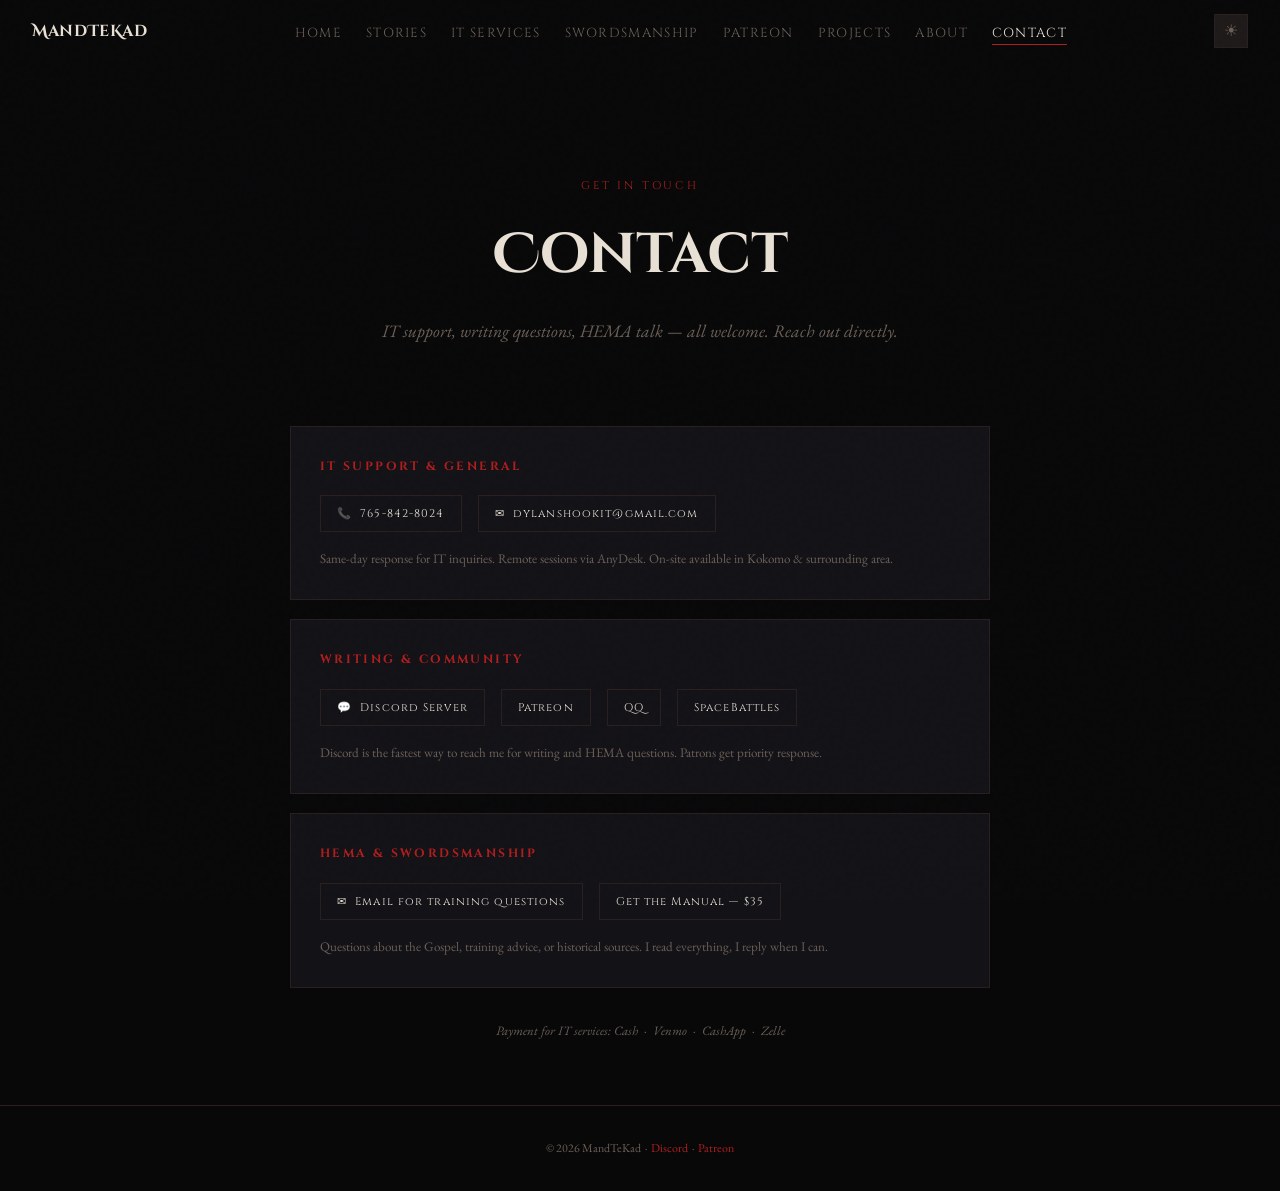
==== commit e42c6dba: "Add files via upload" ====
--- a/contact.html
+++ b/contact.html
@@ -4,8 +4,8 @@
   <meta charset="UTF-8"/>
   <meta http-equiv="Cache-Control" content="no-cache, no-store, must-revalidate"/>
   <meta name="viewport" content="width=device-width,initial-scale=1"/>
-  <title>Contact — MandTeKad</title>
-  <meta name="description" content="Contact MandTeKad — IT support, writing questions, HEMA inquiries."/>
+  <title>Contact &#8212; MandTeKad</title>
+  <meta name="description" content="Contact MandTeKad &#8212; IT support, writing questions, HEMA inquiries."/>
   <link rel="preconnect" href="https://fonts.googleapis.com"/>
   <link rel="stylesheet" href="https://fonts.googleapis.com/css2?family=Cinzel+Decorative:wght@400;700&family=Cinzel:wght@400;600;700&family=EB+Garamond:ital,wght@0,400;0,600;1,400&display=swap"/>
   <link rel="icon" type="image/png" href="favicon.png"/>
@@ -15,32 +15,27 @@
 <nav id="nav">
   <a href="index.html" class="nav-brand">MandTeKad</a>
   <ul class="nav-links">
-      <li><a href="index.html">Home</a></li>
-      <li><a href="stories.html">Stories</a></li>
-      <li><a href="it-services.html">IT Services</a></li>
-      <li><a href="swordsmanship.html">Swordsmanship</a></li>
-      <li><a href="patreon.html">Patreon</a></li>
-      <li><a href="projects.html">Projects</a></li>
-      <li><a href="about.html">About</a></li>
-      <li><a href="contact.html">Contact</a></li>
+    <li><a href="index.html">Home</a></li>
+    <li><a href="stories.html">Stories</a></li>
+    <li><a href="it-services.html">IT Services</a></li>
+    <li><a href="swordsmanship.html">Swordsmanship</a></li>
+    <li><a href="patreon.html">Patreon</a></li>
+    <li><a href="projects.html">Projects</a></li>
+    <li><a href="about.html">About</a></li>
+    <li><a href="contact.html">Contact</a></li>
   </ul>
   <button class="theme-toggle" id="themeBtn" aria-label="Toggle light/dark">&#9728;</button>
-  <button class="hamburger" id="hamburger" aria-label="Open menu">
-    <span></span><span></span><span></span>
-  </button>
+  <button class="hamburger" id="hamburger" aria-label="Open menu"><span></span><span></span><span></span></button>
 </nav>
-
+<div class="lb-overlay" id="lightbox" onclick="closeLightbox()"><span class="lb-close" onclick="closeLightbox()">&#10005;</span><img id="lb-img" src="" alt=""/></div>
 <main>
 <div class="wrap" style="padding-top:6rem;max-width:700px;">
-
   <div class="page-hero">
     <span class="pg-tag">Get in Touch</span>
     <h1>Contact</h1>
-    <p class="sub">IT support, writing questions, HEMA talk &mdash; all welcome. Reach out directly.</p>
+    <p class="sub">IT support, writing questions, HEMA talk &#8212; all welcome. Reach out directly.</p>
   </div>
-
   <div style="display:grid;gap:1.2rem;margin:2rem 0;">
-
     <div style="background:var(--surf);border:1px solid var(--bord);padding:1.8rem;">
       <h2 style="font-family:'Cinzel',serif;font-size:.75rem;letter-spacing:.2em;text-transform:uppercase;color:var(--acc);margin-bottom:1.2rem;">IT Support &amp; General</h2>
       <div class="contact-row" style="justify-content:flex-start;">
@@ -49,7 +44,6 @@
       </div>
       <p style="font-size:.82rem;color:var(--muted);margin-top:1rem;">Same-day response for IT inquiries. Remote sessions via AnyDesk. On-site available in Kokomo &amp; surrounding area.</p>
     </div>
-
     <div style="background:var(--surf);border:1px solid var(--bord);padding:1.8rem;">
       <h2 style="font-family:'Cinzel',serif;font-size:.75rem;letter-spacing:.2em;text-transform:uppercase;color:var(--acc);margin-bottom:1.2rem;">Writing &amp; Community</h2>
       <div class="contact-row" style="justify-content:flex-start;">
@@ -60,29 +54,21 @@
       </div>
       <p style="font-size:.82rem;color:var(--muted);margin-top:1rem;">Discord is the fastest way to reach me for writing and HEMA questions. Patrons get priority response.</p>
     </div>
-
     <div style="background:var(--surf);border:1px solid var(--bord);padding:1.8rem;">
       <h2 style="font-family:'Cinzel',serif;font-size:.75rem;letter-spacing:.2em;text-transform:uppercase;color:var(--acc);margin-bottom:1.2rem;">HEMA &amp; Swordsmanship</h2>
       <div class="contact-row" style="justify-content:flex-start;">
         <a href="mailto:dylanshookit&#64;gmail.com?subject=Swordsmanship%20Inquiry" class="contact-chip">&#9993;&nbsp; Email for training questions</a>
-        <a href="https://shookdylan.gumroad.com/l/gospel-of-swordsmanship" target="_blank" class="contact-chip">Get the Manual &mdash; $35</a>
+        <a href="https://shookdylan.gumroad.com/l/gospel-of-swordsmanship" target="_blank" class="contact-chip">Get the Manual &#8212; $35</a>
       </div>
       <p style="font-size:.82rem;color:var(--muted);margin-top:1rem;">Questions about the Gospel, training advice, or historical sources. I read everything, I reply when I can.</p>
     </div>
-
   </div>
-
-  <p style="text-align:center;font-size:.8rem;color:var(--muted);font-style:italic;margin-top:2rem;">
-    Payment for IT services: Cash &nbsp;&middot;&nbsp; Venmo &nbsp;&middot;&nbsp; CashApp &nbsp;&middot;&nbsp; Zelle
-  </p>
-
+  <p style="text-align:center;font-size:.8rem;color:var(--muted);font-style:italic;margin-top:2rem;">Payment for IT services: Cash &nbsp;&middot;&nbsp; Venmo &nbsp;&middot;&nbsp; CashApp &nbsp;&middot;&nbsp; Zelle</p>
 </div>
 </main>
-
 <footer style="text-align:center;padding:2rem 1rem;font-size:.75rem;color:var(--muted);border-top:1px solid var(--bord);margin-top:4rem;">
   <p>&#169; 2026 MandTeKad &nbsp;&middot;&nbsp; <a href="https://discord.gg/KcZNQ9HSZW" target="_blank" style="color:var(--acc);text-decoration:none;">Discord</a> &nbsp;&middot;&nbsp; <a href="https://www.patreon.com/MandTeKad" target="_blank" style="color:var(--acc);text-decoration:none;">Patreon</a></p>
 </footer>
-
 <script src="script.js"></script>
 </body>
-</html>
+</html>
--- a/style.css
+++ b/style.css
@@ -68,13 +68,13 @@
   border-bottom:1px solid var(--bord);
 }
 .nav-brand{
-  font-family:'Cinzel Decorative',serif;font-size:.9rem;font-weight:700;
+  font-family:'Cinzel Decorative',serif;font-size:1rem;font-weight:700;
   color:var(--pale);letter-spacing:.04em;flex-shrink:0;
 }
 .nav-right{display:flex;align-items:center;gap:1.5rem;}
 .nav-links{display:flex;gap:1.5rem;list-style:none;align-items:center;}
 .nav-links a{
-  font-family:'Cinzel',serif;font-size:.65rem;letter-spacing:.14em;
+  font-family:'Cinzel',serif;font-size:.82rem;letter-spacing:.1em;
   text-transform:uppercase;color:var(--muted);transition:color .2s;
   white-space:nowrap;
 }
@@ -459,7 +459,32 @@
    RESPONSIVE
 ═══════════════════════════════════ */
 @media(max-width:900px){
-  .nav-links{display:none;}
+  .nav-links{
+    display:none;
+    position:fixed;
+    top:56px;left:0;right:0;
+    background:var(--bg2,#0e0d10);
+    flex-direction:column;
+    align-items:flex-start;
+    gap:0;
+    padding:.5rem 0;
+    border-bottom:1px solid var(--bord);
+    z-index:9999;
+    box-shadow:0 8px 24px rgba(0,0,0,.6);
+  }
+  .nav-links.open{display:flex;}
+  .nav-links li{width:100%;}
+  .nav-links li a{
+    display:block;
+    padding:.9rem 1.5rem;
+    font-size:.9rem;
+    letter-spacing:.06em;
+    border-bottom:1px solid var(--bord);
+    color:var(--pale);
+    width:100%;
+  }
+  .nav-links li a:hover{color:var(--acc);background:rgba(176,30,30,.06);}
+  .nav-links li:last-child a{border-bottom:none;}
   .hamburger{display:flex;}
 }
 @media(max-width:700px){
